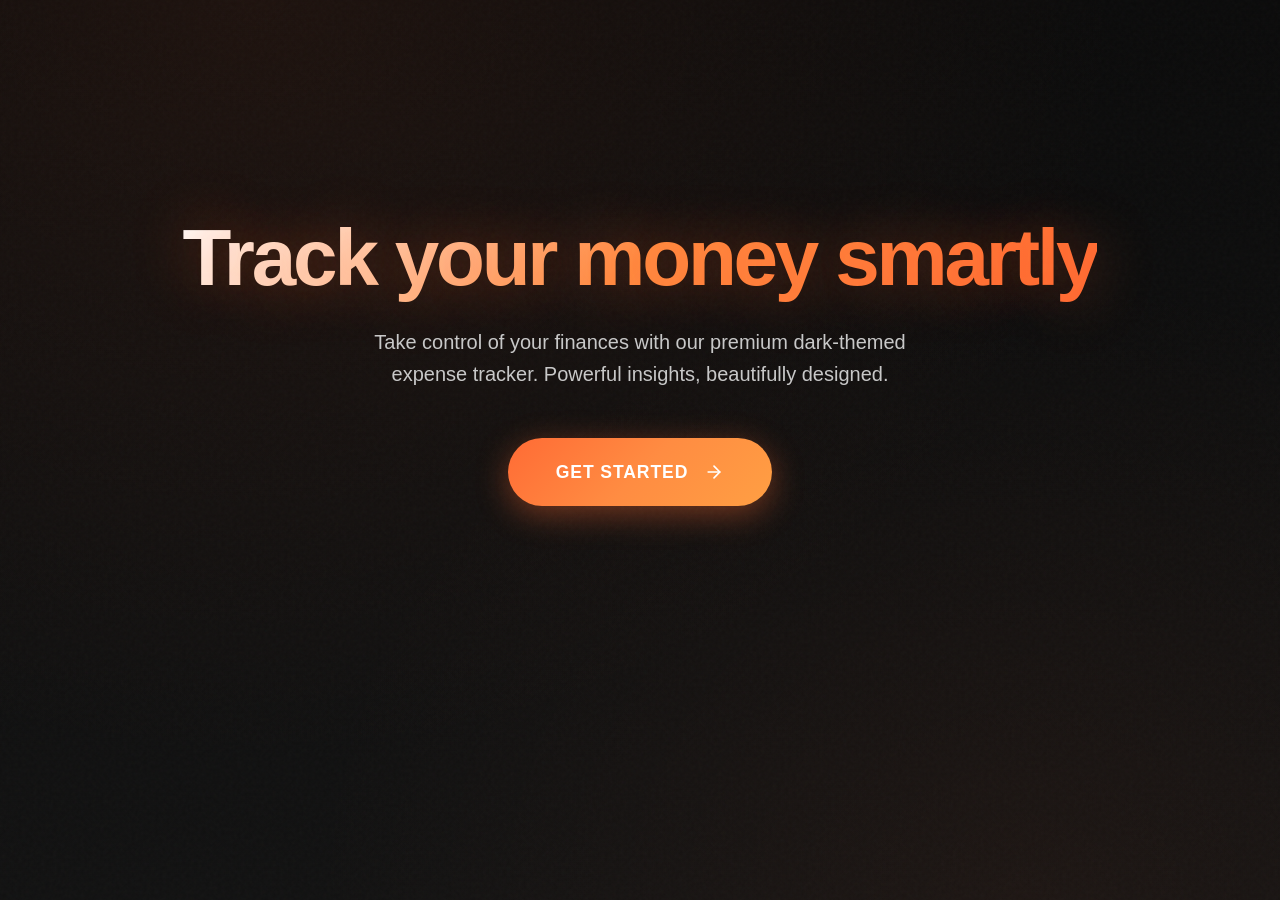
==== index.html @ 236e5d6b "added files" ====
<!DOCTYPE html>
<html lang="en">
<head>
    <meta charset="UTF-8">
    <meta name="viewport" content="width=device-width, initial-scale=1.0">
    <title>Expense Tracker - Premium Financial Management</title>
    <link rel="stylesheet" href="style.css">
    <style>
        .landing-container {
            display: flex;
            flex-direction: column;
            align-items: center;
            justify-content: center;
            min-height: 80vh;
            text-align: center;
            padding: 2rem;
            position: relative;
            z-index: 10;
        }
        .hero-title {
            font-size: clamp(3rem, 8vw, 5rem);
            font-weight: 900;
            background: linear-gradient(135deg, #ffffff 0%, #ff8c42 50%, #ff6b35 100%);
            -webkit-background-clip: text;
            -webkit-text-fill-color: transparent;
            background-clip: text;
            margin-bottom: 1.5rem;
            letter-spacing: -0.04em;
            line-height: 1.1;
            text-shadow: 0 0 60px rgba(255, 107, 53, 0.4);
            animation: fadeInDown 1s ease;
        }
        .hero-subtitle {
            font-size: 1.25rem;
            color: var(--text-secondary);
            max-width: 600px;
            margin: 0 auto 3rem;
            line-height: 1.6;
            animation: fadeInUp 1s ease;
            animation-delay: 0.2s;
            animation-fill-mode: both;
        }
        .cta-button {
            display: inline-flex;
            align-items: center;
            gap: 1rem;
            padding: 1.25rem 3rem;
            font-size: 1.1rem;
            background: var(--orange-gradient);
            color: var(--text-primary);
            border-radius: var(--radius-full);
            text-decoration: none;
            font-weight: 700;
            text-transform: uppercase;
            letter-spacing: 0.05em;
            box-shadow: 0 8px 32px var(--orange-glow);
            transition: all var(--transition-smooth);
            animation: fadeInUp 1s ease;
            animation-delay: 0.4s;
            animation-fill-mode: both;
        }
        .cta-button:hover {
            transform: translateY(-4px);
            box-shadow: 0 12px 48px var(--orange-glow);
        }
        @keyframes fadeInDown {
            from { opacity: 0; transform: translateY(-20px); }
            to { opacity: 1; transform: translateY(0); }
        }
        @keyframes fadeInUp {
            from { opacity: 0; transform: translateY(20px); }
            to { opacity: 1; transform: translateY(0); }
        }
    </style>
</head>
<body>
    <div class="landing-container">
        <h1 class="hero-title">Track your money smartly</h1>
        <p class="hero-subtitle">Take control of your finances with our premium dark-themed expense tracker. Powerful insights, beautifully designed.</p>
        <a href="login.html" class="cta-button">
            Get Started
            <svg xmlns="http://www.w3.org/2000/svg" width="20" height="20" viewBox="0 0 24 24" fill="none" stroke="currentColor" stroke-width="2" stroke-linecap="round" stroke-linejoin="round">
                <line x1="5" y1="12" x2="19" y2="12"></line>
                <polyline points="12 5 19 12 12 19"></polyline>
            </svg>
        </a>
    </div>
</body>
</html>
---- style.css ----
/* ===================================
   EXPENSE TRACKER - BLACK & ORANGE THEME
   Modern, Premium, Minimal Design
   =================================== */

/* ===== CSS VARIABLES ===== */
:root {
    /* Color Palette - Premium Black & Orange Theme */
    --bg-primary: #0a0a0a;
    --bg-secondary: #111111;
    --bg-tertiary: #1a1a1a;
    --bg-card: #1f1f1f;
    --bg-card-hover: #252525;
    --bg-glass: rgba(31, 31, 31, 0.7);

    /* Premium Orange Spectrum */
    --orange-50: #fff0eb;
    --orange-100: #ffe4d8;
    --orange-200: #ffc9b0;
    --orange-300: #ffad88;
    --orange-400: #ff9260;
    --orange-primary: #ff6b35;
    --orange-500: #ff6b35;
    --orange-600: #e55a2a;
    --orange-700: #cc4920;
    --orange-glow: rgba(255, 107, 53, 0.4);
    --orange-glow-soft: rgba(255, 107, 53, 0.15);
    --orange-accent: #ff9f43;
    --orange-gradient: linear-gradient(135deg, #ff6b35 0%, #ff8c42 50%, #ff9f43 100%);

    /* Accent Colors */
    --text-primary: #ffffff;
    --text-secondary: #c8c8c8;
    --text-muted: #6b6b6b;
    --text-tertiary: #4a4a4a;

    --income-primary: #00d68f;
    --income-light: #6effb5;
    --income-glow: rgba(0, 214, 143, 0.3);
    --income-gradient: linear-gradient(135deg, #00d68f 0%, #00c9a7 100%);

    --expense-primary: #ff4757;
    --expense-light: #ff6b7a;
    --expense-glow: rgba(255, 71, 87, 0.3);
    --expense-gradient: linear-gradient(135deg, #ff4757 0%, #ff3838 100%);

    --savings-primary: #ffa502;
    --savings-light: #ffc048;
    --savings-glow: rgba(255, 165, 2, 0.3);

    /* Borders & Shadows */
    --border-subtle: 1px solid rgba(255, 255, 255, 0.04);
    --border-light: 1px solid rgba(255, 255, 255, 0.08);
    --border-focus: 1px solid rgba(255, 107, 53, 0.5);

    --shadow-sm: 0 2px 8px rgba(0, 0, 0, 0.4);
    --shadow-md: 0 4px 16px rgba(0, 0, 0, 0.5);
    --shadow-lg: 0 8px 32px rgba(0, 0, 0, 0.6);
    --shadow-xl: 0 12px 48px rgba(0, 0, 0, 0.7);
    --shadow-glow: 0 0 24px var(--orange-glow);
    --shadow-card: 0 4px 20px rgba(0, 0, 0, 0.35);
    --shadow-card-hover: 0 8px 32px rgba(0, 0, 0, 0.5);

    /* Radius */
    --radius-sm: 10px;
    --radius-md: 14px;
    --radius-lg: 18px;
    --radius-xl: 24px;
    --radius-full: 9999px;

    /* Typography */
    --font-sans: 'Inter', -apple-system, BlinkMacSystemFont, 'Segoe UI', Roboto, Oxygen, Ubuntu, Cantarell, sans-serif;

    /* Transitions */
    --transition-fast: 0.15s cubic-bezier(0.4, 0, 0.2, 1);
    --transition-base: 0.2s cubic-bezier(0.4, 0, 0.2, 1);
    --transition-smooth: 0.3s cubic-bezier(0.4, 0, 0.2, 1);
    --transition-bounce: 0.4s cubic-bezier(0.68, -0.55, 0.265, 1.55);
    --transition-slow: 0.5s cubic-bezier(0.4, 0, 0.2, 1);
}

/* ===== RESET & GLOBAL ===== */
* {
    margin: 0;
    padding: 0;
    box-sizing: border-box;
}

html {
    scroll-behavior: smooth;
}

body {
    font-family: var(--font-sans);
    background: var(--bg-primary);
    color: var(--text-primary);
    line-height: 1.6;
    min-height: 100vh;
    overflow-x: hidden;
    -webkit-font-smoothing: antialiased;
    -moz-osx-font-smoothing: grayscale;
}

/* Subtle Grain Texture */
body::before {
    content: '';
    position: fixed;
    top: 0;
    left: 0;
    width: 100%;
    height: 100%;
    background-image: url("data:image/svg+xml,%3Csvg viewBox='0 0 256 256' xmlns='http://www.w3.org/2000/svg'%3E%3Cfilter id='noise'%3E%3CfeTurbulence type='fractalNoise' baseFrequency='0.9' numOctaves='4' stitchTiles='stitch'/%3E%3C/filter%3E%3Crect width='100%25' height='100%25' filter='url(%23noise)'/%3E%3C/svg%3E");
    opacity: 0.03;
    pointer-events: none;
    z-index: 1;
}

/* Luxury Gradient Background */
body::after {
    content: '';
    position: fixed;
    top: 0;
    left: 0;
    width: 100%;
    height: 100%;
    background:
        radial-gradient(ellipse at 20% 0%, rgba(255, 107, 53, 0.08) 0%, transparent 60%),
        radial-gradient(ellipse at 80% 100%, rgba(255, 107, 53, 0.05) 0%, transparent 50%),
        linear-gradient(180deg, var(--bg-primary) 0%, var(--bg-secondary) 100%);
    pointer-events: none;
    z-index: 0;
}

/* Ensure content above background effects */
.container,
.main-grid,
.form-section,
.transactions-section,
.charts-section {
    position: relative;
    z-index: 2;
}

/* ===== LAYOUT ===== */
.container {
    max-width: 1400px;
    margin: 0 auto;
    padding: 2rem 1.5rem;
}

/* ===== HEADER ===== */
.header {
    text-align: center;
    margin-bottom: 3rem;
    padding: 3rem 0 2rem;
    animation: fadeInDown 0.8s ease;
    position: relative;
}

/* Premium Header Accent */
.header::before {
    content: '';
    position: absolute;
    top: 0;
    left: 50%;
    transform: translateX(-50%);
    width: 120px;
    height: 3px;
    background: var(--orange-gradient);
    border-radius: var(--radius-full);
    box-shadow: 0 0 20px var(--orange-glow);
}

.header-title {
    font-size: clamp(2.5rem, 5vw, 3.5rem);
    font-weight: 800;
    background: linear-gradient(135deg, #ffffff 0%, #ff8c42 50%, #ff6b35 100%);
    -webkit-background-clip: text;
    -webkit-text-fill-color: transparent;
    background-clip: text;
    margin-bottom: 0.75rem;
    letter-spacing: -0.03em;
    line-height: 1.1;
    text-shadow: 0 0 40px rgba(255, 107, 53, 0.3);
}

.header-subtitle {
    font-size: 1.15rem;
    color: var(--text-secondary);
    font-weight: 400;
    letter-spacing: 0.05em;
    text-transform: uppercase;
    font-size: 0.95rem;
    display: inline-block;
    padding: 0.5rem 1.5rem;
    background: rgba(255, 107, 53, 0.08);
    border-radius: var(--radius-full);
    border: 1px solid rgba(255, 107, 53, 0.15);
    backdrop-filter: blur(10px);
}

/* ===== SUMMARY CARDS ===== */
.summary-section {
    display: grid;
    grid-template-columns: repeat(auto-fit, minmax(260px, 1fr));
    gap: 1.5rem;
    margin-bottom: 3rem;
}

.summary-card {
    background: var(--bg-card);
    border-radius: var(--radius-lg);
    padding: 1.75rem;
    display: flex;
    align-items: center;
    gap: 1.25rem;
    box-shadow: var(--shadow-card);
    border: var(--border-subtle);
    transition: all var(--transition-smooth);
    animation: fadeInUp 0.6s ease backwards;
    position: relative;
    overflow: hidden;
    backdrop-filter: blur(20px);
}

/* Premium Top Border Gradient */
.summary-card::after {
    content: '';
    position: absolute;
    top: 0;
    left: 0;
    right: 0;
    height: 3px;
    background: var(--orange-gradient);
    opacity: 0.8;
    transition: opacity var(--transition-smooth);
}

.summary-card:hover {
    transform: translateY(-6px);
    box-shadow: var(--shadow-lg), 0 0 40px var(--orange-glow-soft);
    border-color: rgba(255, 107, 53, 0.2);
    background: var(--bg-card-hover);
}

.summary-card:hover::after {
    opacity: 1;
}

.summary-card:nth-child(1) { animation-delay: 0.1s; }
.summary-card:nth-child(2) { animation-delay: 0.2s; }
.summary-card:nth-child(3) { animation-delay: 0.3s; }
.summary-card:nth-child(4) { animation-delay: 0.4s; }

/* Premium Icon Circles */
.card-icon {
    width: 60px;
    height: 60px;
    border-radius: var(--radius-lg);
    display: flex;
    align-items: center;
    justify-content: center;
    flex-shrink: 0;
    transition: all var(--transition-smooth);
    position: relative;
    box-shadow: 0 4px 12px rgba(0, 0, 0, 0.3);
}

/* Icon backgrounds with subtle inner glow */
.balance-card .card-icon {
    background: linear-gradient(135deg, rgba(255, 107, 53, 0.25) 0%, rgba(255, 107, 53, 0.1) 100%);
    color: var(--orange-primary);
    box-shadow: 0 4px 16px rgba(255, 107, 53, 0.2);
}

.income-card .card-icon {
    background: linear-gradient(135deg, rgba(0, 214, 143, 0.25) 0%, rgba(0, 214, 143, 0.1) 100%);
    color: var(--income-primary);
    box-shadow: 0 4px 16px rgba(0, 214, 143, 0.2);
}

.expense-card .card-icon {
    background: linear-gradient(135deg, rgba(255, 71, 87, 0.25) 0%, rgba(255, 71, 87, 0.1) 100%);
    color: var(--expense-primary);
    box-shadow: 0 4px 16px rgba(255, 71, 87, 0.2);
}

.savings-card .card-icon {
    background: linear-gradient(135deg, rgba(255, 165, 2, 0.25) 0%, rgba(255, 165, 2, 0.1) 100%);
    color: var(--savings-primary);
    box-shadow: 0 4px 16px rgba(255, 165, 2, 0.2);
}

.summary-card:hover .card-icon {
    transform: scale(1.1) rotate(3deg) translateY(-2px);
    box-shadow: 0 8px 24px rgba(0, 0, 0, 0.4);
}

.card-icon svg {
    width: 28px;
    height: 28px;
    transition: transform var(--transition-smooth);
}

.summary-card:hover .card-icon svg {
    transform: scale(1.1);
}

.card-content {
    flex: 1;
}

.card-label {
    display: block;
    font-size: 0.8rem;
    color: var(--text-tertiary);
    text-transform: uppercase;
    letter-spacing: 0.08em;
    margin-bottom: 0.5rem;
    font-weight: 600;
    font-size: 0.75rem;
}

.card-value {
    font-size: 1.75rem;
    font-weight: 800;
    color: var(--text-primary);
    letter-spacing: -0.03em;
    line-height: 1;
    transition: color var(--transition-smooth);
}

/* Dynamic color for balance based on value */
.summary-card.income-card .card-value {
    color: var(--income-primary);
}

.summary-card.expense-card .card-value {
    color: var(--expense-primary);
}

.summary-card.savings-card .card-value.positive {
    color: var(--income-primary);
}

.summary-card.savings-card .card-value.negative {
    color: var(--expense-primary);
}

/* ===== MAIN GRID ===== */
.main-grid {
    display: grid;
    grid-template-columns: 1fr 1fr;
    gap: 2rem;
    align-items: start;
}

/* ===== SECTION STYLES ===== */
.section-title {
    font-size: 1.5rem;
    font-weight: 700;
    margin-bottom: 1.5rem;
    color: var(--text-primary);
    display: flex;
    align-items: center;
    gap: 0.75rem;
}

.section-title::before {
    content: '';
    width: 4px;
    height: 24px;
    background: linear-gradient(180deg, var(--orange-primary), var(--orange-accent));
    border-radius: 2px;
}

/* ===== FORM SECTION ===== */
.form-section,
.transactions-section,
.charts-section {
    background: var(--bg-glass);
    border-radius: var(--radius-lg);
    padding: 2rem;
    margin-bottom: 2rem;
    box-shadow: var(--shadow-card);
    border: var(--border-subtle);
    backdrop-filter: blur(20px);
    transition: all var(--transition-smooth);
}

.form-section:hover,
.transactions-section:hover,
.charts-section:hover {
    border-color: rgba(255, 107, 53, 0.15);
}

.transaction-form {
    display: flex;
    flex-direction: column;
    gap: 1.25rem;
}

.form-row {
    display: grid;
    grid-template-columns: 1fr 1fr;
    gap: 1.25rem;
}

.form-group {
    display: flex;
    flex-direction: column;
    gap: 0.6rem;
    position: relative;
}

.form-group label {
    font-size: 0.85rem;
    font-weight: 600;
    color: var(--text-secondary);
    text-transform: uppercase;
    letter-spacing: 0.06em;
    margin-left: 0.25rem;
    font-size: 0.8rem;
}

/* Premium Input Styling */
.form-group input,
.form-group select,
.form-group textarea {
    background: linear-gradient(135deg, rgba(26, 26, 26, 0.8) 0%, rgba(20, 20, 20, 0.9) 100%);
    border: 1px solid rgba(255, 255, 255, 0.06);
    border-radius: var(--radius-md);
    padding: 1rem 1.25rem;
    color: var(--text-primary);
    font-size: 1rem;
    font-family: inherit;
    transition: all var(--transition-base);
    outline: none;
    position: relative;
    box-shadow: inset 0 2px 4px rgba(0, 0, 0, 0.1);
}

.form-group input:focus,
.form-group select:focus,
.form-group textarea:focus {
    border-color: var(--orange-primary);
    box-shadow:
        inset 0 2px 4px rgba(0, 0, 0, 0.1),
        0 0 0 3px var(--orange-glow-soft),
        0 0 0 1px var(--orange-primary);
    background: linear-gradient(135deg, rgba(26, 26, 26, 0.95) 0%, rgba(20, 20, 20, 0.95) 100%);
}

.form-group input::placeholder,
.form-group textarea::placeholder {
    color: var(--text-tertiary);
}

.form-group select {
    cursor: pointer;
    appearance: none;
    background-color: #1a1a1a;
    background-image: url("data:image/svg+xml,%3Csvg xmlns='http://www.w3.org/2000/svg' width='14' height='14' viewBox='0 0 24 24' fill='none' stroke='%23ffffff' stroke-width='2.5' stroke-linecap='round' stroke-linejoin='round'%3E%3Cpolyline points='6 9 12 15 18 9'%3E%3C/polyline%3E%3C/svg%3E");
    background-repeat: no-repeat;
    background-position: right 1rem center;
    padding-right: 3rem;
    background-size: 14px;
    color: #ffffff;
}

.form-group select option {
    background-color: #1a1a1a;
    color: #ffffff;
    padding: 0.5rem;
}

/* Custom select dropdown arrow glow on hover */
.form-group select:hover {
    border-color: rgba(255, 107, 53, 0.3);
}

.form-group textarea {
    resize: vertical;
    min-height: 80px;
    max-height: 150px;
}

/* ===== BUTTONS ===== */
.btn {
    padding: 1rem 2rem;
    border: none;
    border-radius: var(--radius-md);
    font-size: 0.95rem;
    font-weight: 700;
    cursor: pointer;
    transition: all var(--transition-smooth);
    display: inline-flex;
    align-items: center;
    justify-content: center;
    gap: 0.75rem;
    font-family: inherit;
    text-transform: uppercase;
    letter-spacing: 0.05em;
    position: relative;
    overflow: hidden;
    font-size: 0.9rem;
}

/* Premium Primary Button */
.btn-primary {
    background: var(--orange-gradient);
    color: var(--text-primary);
    box-shadow:
        0 4px 16px var(--orange-glow-soft),
        0 0 0 0 rgba(255, 107, 53, 0);
    position: relative;
}

.btn-primary::before {
    content: '';
    position: absolute;
    top: 0;
    left: -100%;
    width: 100%;
    height: 100%;
    background: linear-gradient(135deg, rgba(255, 255, 255, 0.2) 0%, transparent 100%);
    transition: left var(--transition-smooth);
}

.btn-primary:hover {
    transform: translateY(-3px);
    box-shadow:
        0 8px 28px var(--orange-glow),
        0 0 0 1px rgba(255, 107, 53, 0.3);
}

.btn-primary:hover::before {
    left: 100%;
}

.btn-primary:active {
    transform: translateY(-1px) scale(0.98);
    box-shadow: 0 4px 16px var(--orange-glow-soft);
}

/* Secondary Button */
.btn-secondary {
    background: rgba(255, 255, 255, 0.03);
    color: var(--text-secondary);
    border: 1px solid rgba(255, 255, 255, 0.1);
    box-shadow: 0 2px 8px rgba(0, 0, 0, 0.2);
}

.btn-secondary:hover {
    background: rgba(255, 255, 255, 0.06);
    border-color: var(--orange-primary);
    color: var(--orange-primary);
    box-shadow: 0 4px 16px rgba(0, 0, 0, 0.3);
    transform: translateY(-2px);
}

.btn-secondary:active {
    transform: translateY(0);
}

/* Danger Button */
.btn-danger {
    background: var(--expense-gradient);
    color: white;
    padding: 0.65rem 1.35rem;
    font-size: 0.85rem;
    box-shadow: 0 2px 8px rgba(255, 71, 87, 0.3);
    border-radius: var(--radius-sm);
}

.btn-danger:hover {
    transform: translateY(-2px);
    box-shadow: 0 4px 16px rgba(255, 71, 87, 0.4);
}

.btn-danger:active {
    transform: translateY(0);
}

/* Edit Button */
.btn-edit {
    background: transparent;
    color: var(--orange-primary);
    padding: 0.65rem 1.35rem;
    font-size: 0.85rem;
    border: 1px solid rgba(255, 107, 53, 0.4);
    border-radius: var(--radius-sm);
    box-shadow: 0 2px 8px rgba(0, 0, 0, 0.2);
}

.btn-edit:hover {
    background: linear-gradient(135deg, rgba(255, 107, 53, 0.15) 0%, rgba(255, 107, 53, 0.1) 100%);
    border-color: var(--orange-primary);
    box-shadow: 0 4px 16px var(--orange-glow-soft);
    transform: translateY(-2px);
}

.btn-edit:active {
    transform: translateY(0);
}


/* ===== CLEAR ALL BUTTON ===== */
.clear-all-container {
    margin-top: 2rem;
    padding-top: 1.5rem;
    border-top: 1px solid rgba(255, 255, 255, 0.05);
    display: flex;
    justify-content: center;
}

.btn-clear-all-analytics {
    background: rgba(255, 71, 87, 0.05);
    color: var(--expense-primary);
    border: 1px solid rgba(255, 71, 87, 0.3);
    border-radius: var(--radius-md);
    padding: 0.85rem 2rem;
    font-size: 0.9rem;
    font-weight: 700;
    cursor: pointer;
    transition: all var(--transition-smooth);
    text-transform: uppercase;
    letter-spacing: 0.05em;
    width: 100%;
    max-width: 300px;
}

.btn-clear-all-analytics:hover {
    background: rgba(255, 71, 87, 0.12);
    border-color: var(--expense-primary);
    box-shadow: 0 8px 24px rgba(255, 71, 87, 0.2);
    transform: translateY(-3px);
}

.btn-clear-all-analytics:active {
    transform: translateY(-1px);
}

/* ===== TRANSACTIONS SECTION ===== */
.transactions-header {
    display: flex;
    justify-content: space-between;
    align-items: flex-end;
    gap: 1rem;
    margin-bottom: 1.5rem;
    flex-wrap: wrap;
}

.filter-controls {
    display: flex;
    gap: 1rem;
    flex-wrap: wrap;
}

.search-input,
.filter-select {
    background-color: #1a1a1a;
    border: 2px solid rgba(255, 255, 255, 0.1);
    border-radius: var(--radius-md);
    padding: 0.75rem 1rem;
    color: #ffffff;
    font-size: 0.9rem;
    font-family: inherit;
    transition: all var(--transition-fast);
    outline: none;
    appearance: none;
    -webkit-appearance: none;
}

.search-input {
    width: 200px;
}

.search-input::placeholder {
    color: var(--text-muted);
}

.search-input:focus,
.filter-select:focus {
    border-color: var(--orange-primary);
    box-shadow: 0 0 0 3px var(--orange-glow);
}

.filter-select {
    cursor: pointer;
    min-width: 120px;
    background-image: url("data:image/svg+xml,%3Csvg xmlns='http://www.w3.org/2000/svg' width='14' height='14' viewBox='0 0 24 24' fill='none' stroke='%23ffffff' stroke-width='2.5' stroke-linecap='round' stroke-linejoin='round'%3E%3Cpolyline points='6 9 12 15 18 9'%3E%3C/polyline%3E%3C/svg%3E");
    background-repeat: no-repeat;
    background-position: right 0.75rem center;
    background-size: 14px;
    padding-right: 2.5rem;
}

.filter-select option {
    background-color: #1a1a1a;
    color: #ffffff;
}

.transactions-list {
    display: flex;
    flex-direction: column;
    gap: 1rem;
    max-height: 500px;
    overflow-y: auto;
    padding-right: 0.5rem;
}

.transactions-list::-webkit-scrollbar {
    width: 6px;
}

.transactions-list::-webkit-scrollbar-track {
    background: var(--bg-tertiary);
    border-radius: 3px;
}

.transactions-list::-webkit-scrollbar-thumb {
    background: var(--orange-primary);
    border-radius: 3px;
}

.empty-state {
    text-align: center;
    padding: 3rem;
    color: var(--text-muted);
    font-size: 1.1rem;
}

/* ===== TRANSACTION CARD ===== */
.transaction-card {
    background: var(--bg-card);
    border-radius: var(--radius-md);
    padding: 1.35rem;
    display: flex;
    justify-content: space-between;
    align-items: center;
    gap: 1rem;
    border-left: 4px solid;
    transition: all var(--transition-smooth);
    animation: slideIn 0.4s ease;
    position: relative;
    overflow: hidden;
    box-shadow: 0 2px 8px rgba(0, 0, 0, 0.25);
    border: var(--border-subtle);
    backdrop-filter: blur(10px);
}

/* Income Card - Premium Styling */
.transaction-card.income {
    border-left-color: var(--income-primary);
    background: linear-gradient(135deg, rgba(0, 214, 143, 0.08) 0%, var(--bg-card) 60%, var(--bg-card) 100%);
}

.transaction-card.income::before {
    content: '';
    position: absolute;
    top: 0;
    right: 0;
    width: 100px;
    height: 100px;
    background: radial-gradient(circle, rgba(0, 214, 143, 0.12) 0%, transparent 70%);
    pointer-events: none;
    opacity: 0;
    transition: opacity var(--transition-smooth);
}

.transaction-card.income::after {
    content: '▲';
    position: absolute;
    right: 1rem;
    top: 50%;
    transform: translateY(-50%);
    font-size: 2rem;
    color: var(--income-primary);
    opacity: 0.08;
    font-weight: 700;
}

.transaction-card.income:hover {
    background: linear-gradient(135deg, rgba(0, 214, 143, 0.12) 0%, var(--bg-card-hover) 60%, var(--bg-card-hover) 100%);
    box-shadow:
        0 8px 28px rgba(0, 0, 0, 0.4),
        0 0 32px rgba(0, 214, 143, 0.15);
    border-color: rgba(0, 214, 143, 0.3);
    transform: translateX(8px);
}

.transaction-card.income:hover::before {
    opacity: 1;
}

/* Expense Card - Premium Styling */
.transaction-card.expense {
    border-left-color: var(--expense-primary);
    background: linear-gradient(135deg, rgba(255, 71, 87, 0.08) 0%, var(--bg-card) 60%, var(--bg-card) 100%);
}

.transaction-card.expense::before {
    content: '';
    position: absolute;
    top: 0;
    right: 0;
    width: 100px;
    height: 100px;
    background: radial-gradient(circle, rgba(255, 71, 87, 0.12) 0%, transparent 70%);
    pointer-events: none;
    opacity: 0;
    transition: opacity var(--transition-smooth);
}

.transaction-card.expense::after {
    content: '▼';
    position: absolute;
    right: 1rem;
    top: 50%;
    transform: translateY(-50%);
    font-size: 2rem;
    color: var(--expense-primary);
    opacity: 0.08;
    font-weight: 700;
}

.transaction-card.expense:hover {
    background: linear-gradient(135deg, rgba(255, 71, 87, 0.12) 0%, var(--bg-card-hover) 60%, var(--bg-card-hover) 100%);
    box-shadow:
        0 8px 28px rgba(0, 0, 0, 0.4),
        0 0 32px rgba(255, 71, 87, 0.15);
    border-color: rgba(255, 71, 87, 0.3);
    transform: translateX(8px);
}

.transaction-card.expense:hover::before {
    opacity: 1;
}

/* Arrow indicator visibility */
.transaction-card:hover::after {
    opacity: 0.12;
}

.transaction-info {
    flex: 1;
}

.transaction-header {
    display: flex;
    justify-content: space-between;
    align-items: flex-start;
    gap: 1rem;
    margin-bottom: 0.5rem;
}

.transaction-title {
    font-size: 1rem;
    font-weight: 700;
    color: var(--text-primary);
    margin: 0;
    letter-spacing: -0.01em;
}

.transaction-amount {
    font-size: 1.35rem;
    font-weight: 800;
    flex-shrink: 0;
    letter-spacing: -0.02em;
}

.transaction-card.income .transaction-amount {
    color: var(--income-primary);
    text-shadow: 0 0 20px rgba(0, 214, 143, 0.3);
}

.transaction-card.expense .transaction-amount {
    color: var(--expense-primary);
    text-shadow: 0 0 20px rgba(255, 71, 87, 0.3);
}

.transaction-meta {
    display: flex;
    gap: 1rem;
    align-items: center;
    flex-wrap: wrap;
    font-size: 0.85rem;
    color: var(--text-muted);
    margin-top: 0.35rem;
}

.transaction-meta span {
    display: flex;
    align-items: center;
    gap: 0.3rem;
}

/* Premium Category Badge */
.category-badge {
    background: linear-gradient(135deg, rgba(255, 107, 53, 0.2) 0%, rgba(255, 107, 53, 0.1) 100%);
    color: var(--orange-primary);
    padding: 0.35rem 0.85rem;
    border-radius: var(--radius-full);
    font-size: 0.75rem;
    font-weight: 600;
    text-transform: capitalize;
    border: 1px solid rgba(255, 107, 53, 0.2);
    box-shadow: 0 2px 4px rgba(0, 0, 0, 0.1);
    transition: all var(--transition-fast);
}

.transaction-card:hover .category-badge {
    background: linear-gradient(135deg, rgba(255, 107, 53, 0.25) 0%, rgba(255, 107, 53, 0.15) 100%);
    border-color: rgba(255, 107, 53, 0.35);
}

.transaction-actions {
    display: flex;
    gap: 0.5rem;
    opacity: 0.8;
    transition: opacity var(--transition-fast);
}

.transaction-card:hover .transaction-actions {
    opacity: 1;
}

.transaction-info {
    flex: 1;
}

.transaction-header {
    display: flex;
    justify-content: space-between;
    align-items: flex-start;
    gap: 1rem;
    margin-bottom: 0.5rem;
}

.transaction-title {
    font-size: 1rem;
    font-weight: 700;
    color: var(--text-primary);
    margin: 0;
}

.transaction-amount {
    font-size: 1.25rem;
    font-weight: 800;
    flex-shrink: 0;
}

.transaction-card.income .transaction-amount {
    color: var(--income-color);
}

.transaction-card.expense .transaction-amount {
    color: var(--expense-color);
}

.transaction-meta {
    display: flex;
    gap: 1rem;
    align-items: center;
    flex-wrap: wrap;
    font-size: 0.85rem;
    color: var(--text-muted);
}

.transaction-meta span {
    display: flex;
    align-items: center;
    gap: 0.25rem;
}

.category-badge {
    background: rgba(255, 107, 53, 0.15);
    color: var(--orange-primary);
    padding: 0.25rem 0.75rem;
    border-radius: 999px;
    font-size: 0.8rem;
    font-weight: 600;
    text-transform: capitalize;
}

.transaction-actions {
    display: flex;
    gap: 0.5rem;
}

/* ===== MODAL ===== */
.modal {
    display: none;
    position: fixed;
    top: 0;
    left: 0;
    width: 100%;
    height: 100%;
    background: rgba(0, 0, 0, 0.8);
    backdrop-filter: blur(4px);
    z-index: 1000;
    align-items: center;
    justify-content: center;
    animation: fadeIn 0.3s ease;
}

.modal.active {
    display: flex;
}

.modal-content {
    background: var(--bg-card);
    border-radius: var(--border-radius);
    padding: 2rem;
    width: 90%;
    max-width: 600px;
    max-height: 90vh;
    overflow-y: auto;
    box-shadow: var(--shadow-lg);
    border: 1px solid rgba(255, 107, 53, 0.2);
    animation: scaleIn 0.3s ease;
}

.modal-header {
    display: flex;
    justify-content: space-between;
    align-items: center;
    margin-bottom: 1.5rem;
}

.modal-header h3 {
    font-size: 1.5rem;
    font-weight: 700;
    color: var(--text-primary);
}

.modal-close {
    background: none;
    border: none;
    color: var(--text-muted);
    font-size: 2rem;
    cursor: pointer;
    line-height: 1;
    padding: 0;
    width: 36px;
    height: 36px;
    display: flex;
    align-items: center;
    justify-content: center;
    border-radius: 50%;
    transition: all var(--transition-fast);
}

.modal-close:hover {
    background: var(--bg-tertiary);
    color: var(--orange-primary);
}

.modal-actions {
    display: flex;
    gap: 1rem;
    justify-content: flex-end;
    margin-top: 0.5rem;
}

/* ===== CHARTS ===== */
.charts-section {
    height: 100%;
}

.chart-container {
    background: var(--bg-tertiary);
    border-radius: var(--border-radius-sm);
    padding: 1.5rem;
    margin-bottom: 1.5rem;
    border: 1px solid rgba(255, 107, 53, 0.05);
}

.chart-container:last-child {
    margin-bottom: 0;
}

.chart-title {
    font-size: 1rem;
    font-weight: 600;
    color: var(--text-secondary);
    margin-bottom: 1rem;
    text-transform: uppercase;
    letter-spacing: 0.05em;
}

.chart-container canvas {
    max-height: 300px;
}

/* ===== ANIMATIONS ===== */
@keyframes fadeInDown {
    from {
        opacity: 0;
        transform: translateY(-30px);
    }
    to {
        opacity: 1;
        transform: translateY(0);
    }
}

@keyframes fadeInUp {
    from {
        opacity: 0;
        transform: translateY(30px);
    }
    to {
        opacity: 1;
        transform: translateY(0);
    }
}

@keyframes slideIn {
    from {
        opacity: 0;
        transform: translateX(-20px);
    }
    to {
        opacity: 1;
        transform: translateX(0);
    }
}

@keyframes fadeIn {
    from { opacity: 0; }
    to { opacity: 1; }
}

@keyframes scaleIn {
    from {
        opacity: 0;
        transform: scale(0.9);
    }
    to {
        opacity: 1;
        transform: scale(1);
    }
}

/* ===== RESPONSIVE DESIGN ===== */

/* Tablet */
@media (max-width: 1024px) {
    .main-grid {
        grid-template-columns: 1fr;
    }

    .right-column {
        order: -1;
    }
}

/* Mobile */
@media (max-width: 768px) {
    .container {
        padding: 1rem;
    }

    .header-title {
        font-size: 2rem;
    }

    .header-subtitle {
        font-size: 1rem;
    }

    .summary-section {
        grid-template-columns: repeat(2, 1fr);
        gap: 1rem;
    }

    .summary-card {
        padding: 1.25rem;
    }

    .card-icon {
        width: 48px;
        height: 48px;
    }

    .card-value {
        font-size: 1.5rem;
    }

    .form-section,
    .transactions-section,
    .charts-section {
        padding: 1.5rem;
    }

    .form-row {
        grid-template-columns: 1fr;
    }

    .transactions-header {
        flex-direction: column;
        align-items: stretch;
    }

    .filter-controls {
        flex-direction: column;
    }

    .search-input {
        width: 100%;
    }

    .transaction-card {
        flex-direction: column;
        align-items: flex-start;
    }

    .transaction-actions {
        width: 100%;
        justify-content: flex-end;
        margin-top: 0.5rem;
    }

    .modal-content {
        width: 95%;
        padding: 1.5rem;
    }
}

/* Small Mobile */
@media (max-width: 480px) {
    .header-title {
        font-size: 1.75rem;
    }

    .summary-section {
        grid-template-columns: 1fr;
    }

    .card-icon svg {
        width: 24px;
        height: 24px;
    }

    .section-title {
        font-size: 1.25rem;
    }

    .btn {
        padding: 0.875rem 1.5rem;
        font-size: 0.9rem;
    }
}
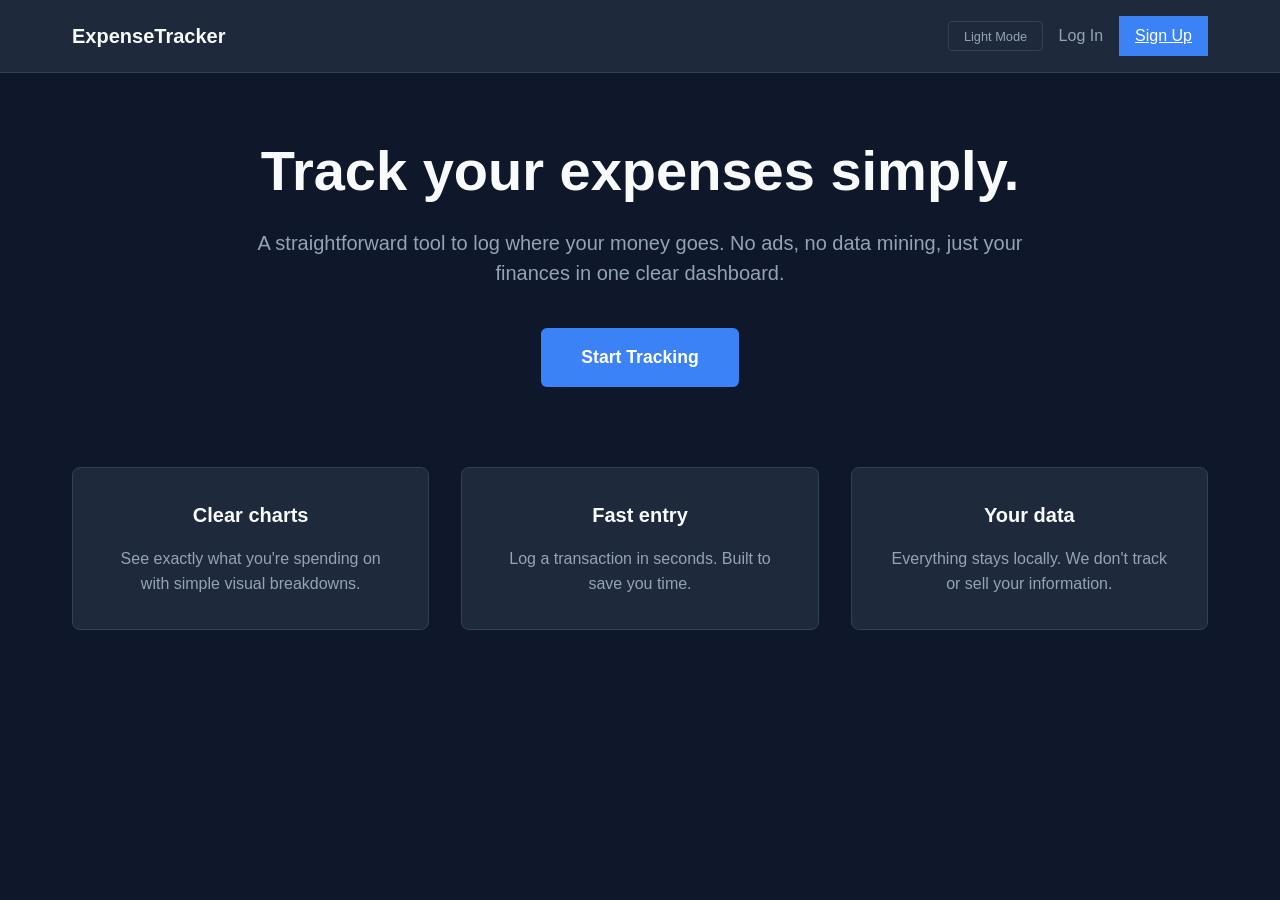
==== commit 3e68e0e9: "added all the files again" ====
--- a/index.html
+++ b/index.html
@@ -3,87 +3,45 @@
 <head>
     <meta charset="UTF-8">
     <meta name="viewport" content="width=device-width, initial-scale=1.0">
-    <title>Expense Tracker - Premium Financial Management</title>
+    <title>Expense Tracker - Manage Your Finances</title>
     <link rel="stylesheet" href="style.css">
-    <style>
-        .landing-container {
-            display: flex;
-            flex-direction: column;
-            align-items: center;
-            justify-content: center;
-            min-height: 80vh;
-            text-align: center;
-            padding: 2rem;
-            position: relative;
-            z-index: 10;
-        }
-        .hero-title {
-            font-size: clamp(3rem, 8vw, 5rem);
-            font-weight: 900;
-            background: linear-gradient(135deg, #ffffff 0%, #ff8c42 50%, #ff6b35 100%);
-            -webkit-background-clip: text;
-            -webkit-text-fill-color: transparent;
-            background-clip: text;
-            margin-bottom: 1.5rem;
-            letter-spacing: -0.04em;
-            line-height: 1.1;
-            text-shadow: 0 0 60px rgba(255, 107, 53, 0.4);
-            animation: fadeInDown 1s ease;
-        }
-        .hero-subtitle {
-            font-size: 1.25rem;
-            color: var(--text-secondary);
-            max-width: 600px;
-            margin: 0 auto 3rem;
-            line-height: 1.6;
-            animation: fadeInUp 1s ease;
-            animation-delay: 0.2s;
-            animation-fill-mode: both;
-        }
-        .cta-button {
-            display: inline-flex;
-            align-items: center;
-            gap: 1rem;
-            padding: 1.25rem 3rem;
-            font-size: 1.1rem;
-            background: var(--orange-gradient);
-            color: var(--text-primary);
-            border-radius: var(--radius-full);
-            text-decoration: none;
-            font-weight: 700;
-            text-transform: uppercase;
-            letter-spacing: 0.05em;
-            box-shadow: 0 8px 32px var(--orange-glow);
-            transition: all var(--transition-smooth);
-            animation: fadeInUp 1s ease;
-            animation-delay: 0.4s;
-            animation-fill-mode: both;
-        }
-        .cta-button:hover {
-            transform: translateY(-4px);
-            box-shadow: 0 12px 48px var(--orange-glow);
-        }
-        @keyframes fadeInDown {
-            from { opacity: 0; transform: translateY(-20px); }
-            to { opacity: 1; transform: translateY(0); }
-        }
-        @keyframes fadeInUp {
-            from { opacity: 0; transform: translateY(20px); }
-            to { opacity: 1; transform: translateY(0); }
-        }
-    </style>
+    <script src="theme.js"></script>
 </head>
 <body>
+    <nav class="navbar">
+        <div class="nav-container">
+            <div class="logo">ExpenseTracker</div>
+            <div class="nav-links">
+                <button id="themeToggle" class="theme-toggle" onclick="toggleTheme()">Light Mode</button>
+                <a href="login.html" class="nav-link">Log In</a>
+                <a href="signup.html" class="btn-primary" style="padding: 0.5rem 1rem;">Sign Up</a>
+            </div>
+        </div>
+    </nav>
+
     <div class="landing-container">
-        <h1 class="hero-title">Track your money smartly</h1>
-        <p class="hero-subtitle">Take control of your finances with our premium dark-themed expense tracker. Powerful insights, beautifully designed.</p>
-        <a href="login.html" class="cta-button">
-            Get Started
-            <svg xmlns="http://www.w3.org/2000/svg" width="20" height="20" viewBox="0 0 24 24" fill="none" stroke="currentColor" stroke-width="2" stroke-linecap="round" stroke-linejoin="round">
-                <line x1="5" y1="12" x2="19" y2="12"></line>
-                <polyline points="12 5 19 12 12 19"></polyline>
-            </svg>
-        </a>
+        <header class="hero-section">
+            <h1 class="hero-title">Track your expenses simply.</h1>
+            <p class="hero-subtitle">A straightforward tool to log where your money goes. No ads, no data mining, just your finances in one clear dashboard.</p>
+            <a href="login.html" class="cta-button">Start Tracking</a>
+        </header>
+
+        <section class="features-section">
+            <div class="feature-card">
+                <h3>Clear charts</h3>
+                <p>See exactly what you're spending on with simple visual breakdowns.</p>
+            </div>
+            <div class="feature-card">
+                <h3>Fast entry</h3>
+                <p>Log a transaction in seconds. Built to save you time.</p>
+            </div>
+            <div class="feature-card">
+                <h3>Your data</h3>
+                <p>Everything stays locally. We don't track or sell your information.</p>
+            </div>
+        </section>
     </div>
+
+
 </body>
 </html>
--- a/style.css
+++ b/style.css
@@ -1,1025 +1,314 @@
-/* ===================================
-   EXPENSE TRACKER - BLACK & ORANGE THEME
-   Modern, Premium, Minimal Design
-   =================================== */
-
-/* ===== CSS VARIABLES ===== */
 :root {
-    /* Color Palette - Premium Black & Orange Theme */
-    --bg-primary: #0a0a0a;
-    --bg-secondary: #111111;
-    --bg-tertiary: #1a1a1a;
-    --bg-card: #1f1f1f;
-    --bg-card-hover: #252525;
-    --bg-glass: rgba(31, 31, 31, 0.7);
-
-    /* Premium Orange Spectrum */
-    --orange-50: #fff0eb;
-    --orange-100: #ffe4d8;
-    --orange-200: #ffc9b0;
-    --orange-300: #ffad88;
-    --orange-400: #ff9260;
-    --orange-primary: #ff6b35;
-    --orange-500: #ff6b35;
-    --orange-600: #e55a2a;
-    --orange-700: #cc4920;
-    --orange-glow: rgba(255, 107, 53, 0.4);
-    --orange-glow-soft: rgba(255, 107, 53, 0.15);
-    --orange-accent: #ff9f43;
-    --orange-gradient: linear-gradient(135deg, #ff6b35 0%, #ff8c42 50%, #ff9f43 100%);
-
-    /* Accent Colors */
-    --text-primary: #ffffff;
-    --text-secondary: #c8c8c8;
-    --text-muted: #6b6b6b;
-    --text-tertiary: #4a4a4a;
-
-    --income-primary: #00d68f;
-    --income-light: #6effb5;
-    --income-glow: rgba(0, 214, 143, 0.3);
-    --income-gradient: linear-gradient(135deg, #00d68f 0%, #00c9a7 100%);
-
-    --expense-primary: #ff4757;
-    --expense-light: #ff6b7a;
-    --expense-glow: rgba(255, 71, 87, 0.3);
-    --expense-gradient: linear-gradient(135deg, #ff4757 0%, #ff3838 100%);
-
-    --savings-primary: #ffa502;
-    --savings-light: #ffc048;
-    --savings-glow: rgba(255, 165, 2, 0.3);
-
-    /* Borders & Shadows */
-    --border-subtle: 1px solid rgba(255, 255, 255, 0.04);
-    --border-light: 1px solid rgba(255, 255, 255, 0.08);
-    --border-focus: 1px solid rgba(255, 107, 53, 0.5);
-
-    --shadow-sm: 0 2px 8px rgba(0, 0, 0, 0.4);
-    --shadow-md: 0 4px 16px rgba(0, 0, 0, 0.5);
-    --shadow-lg: 0 8px 32px rgba(0, 0, 0, 0.6);
-    --shadow-xl: 0 12px 48px rgba(0, 0, 0, 0.7);
-    --shadow-glow: 0 0 24px var(--orange-glow);
-    --shadow-card: 0 4px 20px rgba(0, 0, 0, 0.35);
-    --shadow-card-hover: 0 8px 32px rgba(0, 0, 0, 0.5);
-
-    /* Radius */
-    --radius-sm: 10px;
-    --radius-md: 14px;
-    --radius-lg: 18px;
-    --radius-xl: 24px;
-    --radius-full: 9999px;
-
-    /* Typography */
-    --font-sans: 'Inter', -apple-system, BlinkMacSystemFont, 'Segoe UI', Roboto, Oxygen, Ubuntu, Cantarell, sans-serif;
-
-    /* Transitions */
-    --transition-fast: 0.15s cubic-bezier(0.4, 0, 0.2, 1);
-    --transition-base: 0.2s cubic-bezier(0.4, 0, 0.2, 1);
-    --transition-smooth: 0.3s cubic-bezier(0.4, 0, 0.2, 1);
-    --transition-bounce: 0.4s cubic-bezier(0.68, -0.55, 0.265, 1.55);
-    --transition-slow: 0.5s cubic-bezier(0.4, 0, 0.2, 1);
-}
-
-/* ===== RESET & GLOBAL ===== */
+    --bg-main: #0f172a;
+    --bg-card: #1e293b;
+    --bg-hover: #334155;
+
+    --text-primary: #f8fafc;
+    --text-secondary: #94a3b8;
+
+    --border-color: #334155;
+
+    --accent-primary: #3b82f6;
+    --accent-hover: #2563eb;
+
+    --income: #22c55e;
+    --expense: #ef4444;
+}
+
+body.light-mode {
+    --bg-main: #f0f4ff;
+    --bg-card: #ffffff;
+    --bg-hover: #e2e8f0;
+
+    --text-primary: #1e3a5f;
+    --text-secondary: #4a6fa5;
+
+    --border-color: #c7d6ef;
+
+    --accent-primary: #1d4ed8;
+    --accent-hover: #1e3a8a;
+
+    --income: #16a34a;
+    --expense: #dc2626;
+}
+
+.theme-toggle {
+    background: transparent;
+    border: 1px solid var(--border-color);
+    color: var(--text-secondary);
+    cursor: pointer;
+    padding: 0.4rem 0.9rem;
+    border-radius: 4px;
+    font-size: 0.8rem;
+    font-weight: 500;
+    transition: border-color 0.2s, color 0.2s;
+    white-space: nowrap;
+}
+
+.theme-toggle:hover {
+    border-color: var(--accent-primary);
+    color: var(--accent-primary);
+}
+
 * {
     margin: 0;
     padding: 0;
     box-sizing: border-box;
-}
-
-html {
-    scroll-behavior: smooth;
+    font-family: -apple-system, BlinkMacSystemFont, "Segoe UI", Roboto, Helvetica, Arial, sans-serif;
 }
 
 body {
-    font-family: var(--font-sans);
-    background: var(--bg-primary);
-    color: var(--text-primary);
-    line-height: 1.6;
-    min-height: 100vh;
-    overflow-x: hidden;
-    -webkit-font-smoothing: antialiased;
-    -moz-osx-font-smoothing: grayscale;
-}
-
-/* Subtle Grain Texture */
-body::before {
-    content: '';
-    position: fixed;
-    top: 0;
-    left: 0;
-    width: 100%;
-    height: 100%;
-    background-image: url("data:image/svg+xml,%3Csvg viewBox='0 0 256 256' xmlns='http://www.w3.org/2000/svg'%3E%3Cfilter id='noise'%3E%3CfeTurbulence type='fractalNoise' baseFrequency='0.9' numOctaves='4' stitchTiles='stitch'/%3E%3C/filter%3E%3Crect width='100%25' height='100%25' filter='url(%23noise)'/%3E%3C/svg%3E");
-    opacity: 0.03;
-    pointer-events: none;
-    z-index: 1;
-}
-
-/* Luxury Gradient Background */
-body::after {
-    content: '';
-    position: fixed;
-    top: 0;
-    left: 0;
-    width: 100%;
-    height: 100%;
-    background:
-        radial-gradient(ellipse at 20% 0%, rgba(255, 107, 53, 0.08) 0%, transparent 60%),
-        radial-gradient(ellipse at 80% 100%, rgba(255, 107, 53, 0.05) 0%, transparent 50%),
-        linear-gradient(180deg, var(--bg-primary) 0%, var(--bg-secondary) 100%);
-    pointer-events: none;
-    z-index: 0;
-}
-
-/* Ensure content above background effects */
-.container,
-.main-grid,
-.form-section,
-.transactions-section,
-.charts-section {
-    position: relative;
-    z-index: 2;
-}
-
-/* ===== LAYOUT ===== */
+    background-color: var(--bg-main);
+    color: var(--text-primary);
+    line-height: 1.5;
+}
+
 .container {
-    max-width: 1400px;
+    max-width: 1200px;
     margin: 0 auto;
-    padding: 2rem 1.5rem;
-}
-
-/* ===== HEADER ===== */
+    padding: 2rem;
+}
+
 .header {
+    margin-bottom: 2rem;
     text-align: center;
-    margin-bottom: 3rem;
-    padding: 3rem 0 2rem;
-    animation: fadeInDown 0.8s ease;
-    position: relative;
-}
-
-/* Premium Header Accent */
-.header::before {
-    content: '';
-    position: absolute;
-    top: 0;
-    left: 50%;
-    transform: translateX(-50%);
-    width: 120px;
-    height: 3px;
-    background: var(--orange-gradient);
-    border-radius: var(--radius-full);
-    box-shadow: 0 0 20px var(--orange-glow);
 }
 
 .header-title {
-    font-size: clamp(2.5rem, 5vw, 3.5rem);
-    font-weight: 800;
-    background: linear-gradient(135deg, #ffffff 0%, #ff8c42 50%, #ff6b35 100%);
-    -webkit-background-clip: text;
-    -webkit-text-fill-color: transparent;
-    background-clip: text;
-    margin-bottom: 0.75rem;
-    letter-spacing: -0.03em;
-    line-height: 1.1;
-    text-shadow: 0 0 40px rgba(255, 107, 53, 0.3);
+    font-size: 2rem;
+    font-weight: 600;
+    margin-bottom: 0.5rem;
 }
 
 .header-subtitle {
-    font-size: 1.15rem;
-    color: var(--text-secondary);
-    font-weight: 400;
-    letter-spacing: 0.05em;
-    text-transform: uppercase;
-    font-size: 0.95rem;
-    display: inline-block;
-    padding: 0.5rem 1.5rem;
-    background: rgba(255, 107, 53, 0.08);
-    border-radius: var(--radius-full);
-    border: 1px solid rgba(255, 107, 53, 0.15);
-    backdrop-filter: blur(10px);
-}
-
-/* ===== SUMMARY CARDS ===== */
+    color: var(--text-secondary);
+}
+
 .summary-section {
     display: grid;
-    grid-template-columns: repeat(auto-fit, minmax(260px, 1fr));
-    gap: 1.5rem;
-    margin-bottom: 3rem;
+    grid-template-columns: repeat(auto-fit, minmax(240px, 1fr));
+    gap: 1rem;
+    margin-bottom: 2rem;
 }
 
 .summary-card {
-    background: var(--bg-card);
-    border-radius: var(--radius-lg);
-    padding: 1.75rem;
-    display: flex;
-    align-items: center;
-    gap: 1.25rem;
-    box-shadow: var(--shadow-card);
-    border: var(--border-subtle);
-    transition: all var(--transition-smooth);
-    animation: fadeInUp 0.6s ease backwards;
-    position: relative;
-    overflow: hidden;
-    backdrop-filter: blur(20px);
-}
-
-/* Premium Top Border Gradient */
-.summary-card::after {
-    content: '';
-    position: absolute;
-    top: 0;
-    left: 0;
-    right: 0;
-    height: 3px;
-    background: var(--orange-gradient);
-    opacity: 0.8;
-    transition: opacity var(--transition-smooth);
-}
-
-.summary-card:hover {
-    transform: translateY(-6px);
-    box-shadow: var(--shadow-lg), 0 0 40px var(--orange-glow-soft);
-    border-color: rgba(255, 107, 53, 0.2);
-    background: var(--bg-card-hover);
-}
-
-.summary-card:hover::after {
-    opacity: 1;
-}
-
-.summary-card:nth-child(1) { animation-delay: 0.1s; }
-.summary-card:nth-child(2) { animation-delay: 0.2s; }
-.summary-card:nth-child(3) { animation-delay: 0.3s; }
-.summary-card:nth-child(4) { animation-delay: 0.4s; }
-
-/* Premium Icon Circles */
+    background-color: var(--bg-card);
+    border: 1px solid var(--border-color);
+    border-radius: 8px;
+    padding: 1.5rem;
+    display: flex;
+    align-items: center;
+    gap: 1rem;
+}
+
 .card-icon {
-    width: 60px;
-    height: 60px;
-    border-radius: var(--radius-lg);
-    display: flex;
-    align-items: center;
-    justify-content: center;
-    flex-shrink: 0;
-    transition: all var(--transition-smooth);
-    position: relative;
-    box-shadow: 0 4px 12px rgba(0, 0, 0, 0.3);
-}
-
-/* Icon backgrounds with subtle inner glow */
-.balance-card .card-icon {
-    background: linear-gradient(135deg, rgba(255, 107, 53, 0.25) 0%, rgba(255, 107, 53, 0.1) 100%);
-    color: var(--orange-primary);
-    box-shadow: 0 4px 16px rgba(255, 107, 53, 0.2);
-}
-
-.income-card .card-icon {
-    background: linear-gradient(135deg, rgba(0, 214, 143, 0.25) 0%, rgba(0, 214, 143, 0.1) 100%);
-    color: var(--income-primary);
-    box-shadow: 0 4px 16px rgba(0, 214, 143, 0.2);
-}
-
-.expense-card .card-icon {
-    background: linear-gradient(135deg, rgba(255, 71, 87, 0.25) 0%, rgba(255, 71, 87, 0.1) 100%);
-    color: var(--expense-primary);
-    box-shadow: 0 4px 16px rgba(255, 71, 87, 0.2);
-}
-
-.savings-card .card-icon {
-    background: linear-gradient(135deg, rgba(255, 165, 2, 0.25) 0%, rgba(255, 165, 2, 0.1) 100%);
-    color: var(--savings-primary);
-    box-shadow: 0 4px 16px rgba(255, 165, 2, 0.2);
-}
-
-.summary-card:hover .card-icon {
-    transform: scale(1.1) rotate(3deg) translateY(-2px);
-    box-shadow: 0 8px 24px rgba(0, 0, 0, 0.4);
-}
-
-.card-icon svg {
-    width: 28px;
-    height: 28px;
-    transition: transform var(--transition-smooth);
-}
-
-.summary-card:hover .card-icon svg {
-    transform: scale(1.1);
-}
-
-.card-content {
-    flex: 1;
+    display: none;
 }
 
 .card-label {
+    font-size: 0.875rem;
+    color: var(--text-secondary);
+    text-transform: uppercase;
+    letter-spacing: 0.05em;
+    margin-bottom: 0.25rem;
     display: block;
-    font-size: 0.8rem;
-    color: var(--text-tertiary);
-    text-transform: uppercase;
-    letter-spacing: 0.08em;
-    margin-bottom: 0.5rem;
-    font-weight: 600;
-    font-size: 0.75rem;
 }
 
 .card-value {
-    font-size: 1.75rem;
-    font-weight: 800;
-    color: var(--text-primary);
-    letter-spacing: -0.03em;
-    line-height: 1;
-    transition: color var(--transition-smooth);
-}
-
-/* Dynamic color for balance based on value */
-.summary-card.income-card .card-value {
-    color: var(--income-primary);
-}
-
-.summary-card.expense-card .card-value {
-    color: var(--expense-primary);
-}
-
-.summary-card.savings-card .card-value.positive {
-    color: var(--income-primary);
-}
-
-.summary-card.savings-card .card-value.negative {
-    color: var(--expense-primary);
-}
-
-/* ===== MAIN GRID ===== */
+    font-size: 1.5rem;
+    font-weight: 600;
+}
+
 .main-grid {
     display: grid;
     grid-template-columns: 1fr 1fr;
     gap: 2rem;
-    align-items: start;
-}
-
-/* ===== SECTION STYLES ===== */
+}
+
+@media (max-width: 768px) {
+    .main-grid {
+        grid-template-columns: 1fr;
+    }
+}
+
+.form-section, .transactions-section, .charts-section {
+    background-color: var(--bg-card);
+    border: 1px solid var(--border-color);
+    border-radius: 8px;
+    padding: 1.5rem;
+    margin-bottom: 1.5rem;
+}
+
 .section-title {
-    font-size: 1.5rem;
-    font-weight: 700;
+    font-size: 1.25rem;
+    font-weight: 600;
     margin-bottom: 1.5rem;
-    color: var(--text-primary);
-    display: flex;
-    align-items: center;
-    gap: 0.75rem;
-}
-
-.section-title::before {
-    content: '';
-    width: 4px;
-    height: 24px;
-    background: linear-gradient(180deg, var(--orange-primary), var(--orange-accent));
-    border-radius: 2px;
-}
-
-/* ===== FORM SECTION ===== */
-.form-section,
-.transactions-section,
-.charts-section {
-    background: var(--bg-glass);
-    border-radius: var(--radius-lg);
-    padding: 2rem;
-    margin-bottom: 2rem;
-    box-shadow: var(--shadow-card);
-    border: var(--border-subtle);
-    backdrop-filter: blur(20px);
-    transition: all var(--transition-smooth);
-}
-
-.form-section:hover,
-.transactions-section:hover,
-.charts-section:hover {
-    border-color: rgba(255, 107, 53, 0.15);
+    padding-bottom: 0.5rem;
+    border-bottom: 1px solid var(--border-color);
 }
 
 .transaction-form {
     display: flex;
     flex-direction: column;
-    gap: 1.25rem;
+    gap: 1rem;
 }
 
 .form-row {
     display: grid;
     grid-template-columns: 1fr 1fr;
-    gap: 1.25rem;
+    gap: 1rem;
 }
 
 .form-group {
     display: flex;
     flex-direction: column;
-    gap: 0.6rem;
-    position: relative;
+    gap: 0.5rem;
 }
 
 .form-group label {
-    font-size: 0.85rem;
-    font-weight: 600;
-    color: var(--text-secondary);
-    text-transform: uppercase;
-    letter-spacing: 0.06em;
-    margin-left: 0.25rem;
-    font-size: 0.8rem;
-}
-
-/* Premium Input Styling */
-.form-group input,
-.form-group select,
-.form-group textarea {
-    background: linear-gradient(135deg, rgba(26, 26, 26, 0.8) 0%, rgba(20, 20, 20, 0.9) 100%);
-    border: 1px solid rgba(255, 255, 255, 0.06);
-    border-radius: var(--radius-md);
-    padding: 1rem 1.25rem;
-    color: var(--text-primary);
-    font-size: 1rem;
-    font-family: inherit;
-    transition: all var(--transition-base);
+    font-size: 0.875rem;
+    color: var(--text-secondary);
+}
+
+input, select, textarea {
+    width: 100%;
+    padding: 0.75rem;
+    background-color: var(--bg-main);
+    border: 1px solid var(--border-color);
+    border-radius: 4px;
+    color: var(--text-primary);
+    font-size: 0.875rem;
+}
+
+input:focus, select:focus, textarea:focus {
     outline: none;
-    position: relative;
-    box-shadow: inset 0 2px 4px rgba(0, 0, 0, 0.1);
-}
-
-.form-group input:focus,
-.form-group select:focus,
-.form-group textarea:focus {
-    border-color: var(--orange-primary);
-    box-shadow:
-        inset 0 2px 4px rgba(0, 0, 0, 0.1),
-        0 0 0 3px var(--orange-glow-soft),
-        0 0 0 1px var(--orange-primary);
-    background: linear-gradient(135deg, rgba(26, 26, 26, 0.95) 0%, rgba(20, 20, 20, 0.95) 100%);
-}
-
-.form-group input::placeholder,
-.form-group textarea::placeholder {
-    color: var(--text-tertiary);
-}
-
-.form-group select {
+    border-color: var(--accent-primary);
+}
+
+button {
+    padding: 0.75rem 1.5rem;
+    border: none;
+    border-radius: 4px;
+    font-weight: 500;
     cursor: pointer;
-    appearance: none;
-    background-color: #1a1a1a;
-    background-image: url("data:image/svg+xml,%3Csvg xmlns='http://www.w3.org/2000/svg' width='14' height='14' viewBox='0 0 24 24' fill='none' stroke='%23ffffff' stroke-width='2.5' stroke-linecap='round' stroke-linejoin='round'%3E%3Cpolyline points='6 9 12 15 18 9'%3E%3C/polyline%3E%3C/svg%3E");
-    background-repeat: no-repeat;
-    background-position: right 1rem center;
-    padding-right: 3rem;
-    background-size: 14px;
-    color: #ffffff;
-}
-
-.form-group select option {
-    background-color: #1a1a1a;
-    color: #ffffff;
-    padding: 0.5rem;
-}
-
-/* Custom select dropdown arrow glow on hover */
-.form-group select:hover {
-    border-color: rgba(255, 107, 53, 0.3);
-}
-
-.form-group textarea {
-    resize: vertical;
-    min-height: 80px;
-    max-height: 150px;
-}
-
-/* ===== BUTTONS ===== */
-.btn {
-    padding: 1rem 2rem;
-    border: none;
-    border-radius: var(--radius-md);
-    font-size: 0.95rem;
-    font-weight: 700;
-    cursor: pointer;
-    transition: all var(--transition-smooth);
-    display: inline-flex;
-    align-items: center;
-    justify-content: center;
+    font-size: 0.875rem;
+}
+
+.btn-primary {
+    background-color: var(--accent-primary);
+    color: white;
+    width: 100%;
+}
+
+.btn-primary:hover {
+    background-color: var(--accent-hover);
+}
+
+.transactions-header {
+    display: flex;
+    justify-content: space-between;
+    align-items: center;
+    margin-bottom: 1rem;
+    flex-wrap: wrap;
+    gap: 1rem;
+}
+
+.filter-controls {
+    display: flex;
+    gap: 0.5rem;
+}
+
+.transactions-list {
+    display: flex;
+    flex-direction: column;
     gap: 0.75rem;
-    font-family: inherit;
-    text-transform: uppercase;
-    letter-spacing: 0.05em;
-    position: relative;
-    overflow: hidden;
-    font-size: 0.9rem;
-}
-
-/* Premium Primary Button */
-.btn-primary {
-    background: var(--orange-gradient);
-    color: var(--text-primary);
-    box-shadow:
-        0 4px 16px var(--orange-glow-soft),
-        0 0 0 0 rgba(255, 107, 53, 0);
-    position: relative;
-}
-
-.btn-primary::before {
-    content: '';
-    position: absolute;
-    top: 0;
-    left: -100%;
-    width: 100%;
-    height: 100%;
-    background: linear-gradient(135deg, rgba(255, 255, 255, 0.2) 0%, transparent 100%);
-    transition: left var(--transition-smooth);
-}
-
-.btn-primary:hover {
-    transform: translateY(-3px);
-    box-shadow:
-        0 8px 28px var(--orange-glow),
-        0 0 0 1px rgba(255, 107, 53, 0.3);
-}
-
-.btn-primary:hover::before {
-    left: 100%;
-}
-
-.btn-primary:active {
-    transform: translateY(-1px) scale(0.98);
-    box-shadow: 0 4px 16px var(--orange-glow-soft);
-}
-
-/* Secondary Button */
-.btn-secondary {
-    background: rgba(255, 255, 255, 0.03);
-    color: var(--text-secondary);
-    border: 1px solid rgba(255, 255, 255, 0.1);
-    box-shadow: 0 2px 8px rgba(0, 0, 0, 0.2);
-}
-
-.btn-secondary:hover {
-    background: rgba(255, 255, 255, 0.06);
-    border-color: var(--orange-primary);
-    color: var(--orange-primary);
-    box-shadow: 0 4px 16px rgba(0, 0, 0, 0.3);
-    transform: translateY(-2px);
-}
-
-.btn-secondary:active {
-    transform: translateY(0);
-}
-
-/* Danger Button */
-.btn-danger {
-    background: var(--expense-gradient);
+    max-height: 400px;
+    overflow-y: auto;
+}
+
+.transaction-card {
+    background-color: var(--bg-main);
+    border: 1px solid var(--border-color);
+    border-radius: 6px;
+    padding: 1rem;
+    display: flex;
+    justify-content: space-between;
+    align-items: center;
+}
+
+.transaction-card.income {
+    border-left: 4px solid var(--income);
+}
+
+.transaction-card.expense {
+    border-left: 4px solid var(--expense);
+}
+
+.transaction-info h4 {
+    margin-bottom: 0.25rem;
+    font-weight: 500;
+}
+
+.transaction-meta {
+    font-size: 0.75rem;
+    color: var(--text-secondary);
+    display: flex;
+    gap: 0.5rem;
+    align-items: center;
+}
+
+.tag {
+    background-color: var(--bg-hover);
+    padding: 2px 6px;
+    border-radius: 4px;
+}
+
+.transaction-amount {
+    font-weight: 600;
+}
+
+.transaction-amount.income {
+    color: var(--income);
+}
+
+.transaction-amount.expense {
+    color: var(--expense);
+}
+
+.transaction-actions {
+    display: flex;
+    gap: 0.5rem;
+    margin-left: 1rem;
+}
+
+.transaction-actions button {
+    padding: 0.4rem 0.75rem;
+    background-color: var(--bg-hover);
+    color: var(--text-primary);
+}
+
+.transaction-actions button.danger {
+    background-color: var(--expense);
     color: white;
-    padding: 0.65rem 1.35rem;
-    font-size: 0.85rem;
-    box-shadow: 0 2px 8px rgba(255, 71, 87, 0.3);
-    border-radius: var(--radius-sm);
-}
-
-.btn-danger:hover {
-    transform: translateY(-2px);
-    box-shadow: 0 4px 16px rgba(255, 71, 87, 0.4);
-}
-
-.btn-danger:active {
-    transform: translateY(0);
-}
-
-/* Edit Button */
-.btn-edit {
-    background: transparent;
-    color: var(--orange-primary);
-    padding: 0.65rem 1.35rem;
-    font-size: 0.85rem;
-    border: 1px solid rgba(255, 107, 53, 0.4);
-    border-radius: var(--radius-sm);
-    box-shadow: 0 2px 8px rgba(0, 0, 0, 0.2);
-}
-
-.btn-edit:hover {
-    background: linear-gradient(135deg, rgba(255, 107, 53, 0.15) 0%, rgba(255, 107, 53, 0.1) 100%);
-    border-color: var(--orange-primary);
-    box-shadow: 0 4px 16px var(--orange-glow-soft);
-    transform: translateY(-2px);
-}
-
-.btn-edit:active {
-    transform: translateY(0);
-}
-
-
-/* ===== CLEAR ALL BUTTON ===== */
-.clear-all-container {
-    margin-top: 2rem;
-    padding-top: 1.5rem;
-    border-top: 1px solid rgba(255, 255, 255, 0.05);
-    display: flex;
-    justify-content: center;
-}
-
-.btn-clear-all-analytics {
-    background: rgba(255, 71, 87, 0.05);
-    color: var(--expense-primary);
-    border: 1px solid rgba(255, 71, 87, 0.3);
-    border-radius: var(--radius-md);
-    padding: 0.85rem 2rem;
-    font-size: 0.9rem;
-    font-weight: 700;
-    cursor: pointer;
-    transition: all var(--transition-smooth);
-    text-transform: uppercase;
-    letter-spacing: 0.05em;
-    width: 100%;
-    max-width: 300px;
-}
-
-.btn-clear-all-analytics:hover {
-    background: rgba(255, 71, 87, 0.12);
-    border-color: var(--expense-primary);
-    box-shadow: 0 8px 24px rgba(255, 71, 87, 0.2);
-    transform: translateY(-3px);
-}
-
-.btn-clear-all-analytics:active {
-    transform: translateY(-1px);
-}
-
-/* ===== TRANSACTIONS SECTION ===== */
-.transactions-header {
-    display: flex;
-    justify-content: space-between;
-    align-items: flex-end;
-    gap: 1rem;
-    margin-bottom: 1.5rem;
-    flex-wrap: wrap;
-}
-
-.filter-controls {
-    display: flex;
-    gap: 1rem;
-    flex-wrap: wrap;
-}
-
-.search-input,
-.filter-select {
-    background-color: #1a1a1a;
-    border: 2px solid rgba(255, 255, 255, 0.1);
-    border-radius: var(--radius-md);
-    padding: 0.75rem 1rem;
-    color: #ffffff;
-    font-size: 0.9rem;
-    font-family: inherit;
-    transition: all var(--transition-fast);
-    outline: none;
-    appearance: none;
-    -webkit-appearance: none;
-}
-
-.search-input {
-    width: 200px;
-}
-
-.search-input::placeholder {
-    color: var(--text-muted);
-}
-
-.search-input:focus,
-.filter-select:focus {
-    border-color: var(--orange-primary);
-    box-shadow: 0 0 0 3px var(--orange-glow);
-}
-
-.filter-select {
-    cursor: pointer;
-    min-width: 120px;
-    background-image: url("data:image/svg+xml,%3Csvg xmlns='http://www.w3.org/2000/svg' width='14' height='14' viewBox='0 0 24 24' fill='none' stroke='%23ffffff' stroke-width='2.5' stroke-linecap='round' stroke-linejoin='round'%3E%3Cpolyline points='6 9 12 15 18 9'%3E%3C/polyline%3E%3C/svg%3E");
-    background-repeat: no-repeat;
-    background-position: right 0.75rem center;
-    background-size: 14px;
-    padding-right: 2.5rem;
-}
-
-.filter-select option {
-    background-color: #1a1a1a;
-    color: #ffffff;
-}
-
-.transactions-list {
-    display: flex;
-    flex-direction: column;
-    gap: 1rem;
-    max-height: 500px;
-    overflow-y: auto;
-    padding-right: 0.5rem;
-}
-
-.transactions-list::-webkit-scrollbar {
-    width: 6px;
-}
-
-.transactions-list::-webkit-scrollbar-track {
-    background: var(--bg-tertiary);
-    border-radius: 3px;
-}
-
-.transactions-list::-webkit-scrollbar-thumb {
-    background: var(--orange-primary);
-    border-radius: 3px;
-}
-
-.empty-state {
-    text-align: center;
-    padding: 3rem;
-    color: var(--text-muted);
-    font-size: 1.1rem;
-}
-
-/* ===== TRANSACTION CARD ===== */
-.transaction-card {
-    background: var(--bg-card);
-    border-radius: var(--radius-md);
-    padding: 1.35rem;
-    display: flex;
-    justify-content: space-between;
-    align-items: center;
-    gap: 1rem;
-    border-left: 4px solid;
-    transition: all var(--transition-smooth);
-    animation: slideIn 0.4s ease;
-    position: relative;
-    overflow: hidden;
-    box-shadow: 0 2px 8px rgba(0, 0, 0, 0.25);
-    border: var(--border-subtle);
-    backdrop-filter: blur(10px);
-}
-
-/* Income Card - Premium Styling */
-.transaction-card.income {
-    border-left-color: var(--income-primary);
-    background: linear-gradient(135deg, rgba(0, 214, 143, 0.08) 0%, var(--bg-card) 60%, var(--bg-card) 100%);
-}
-
-.transaction-card.income::before {
-    content: '';
-    position: absolute;
-    top: 0;
-    right: 0;
-    width: 100px;
-    height: 100px;
-    background: radial-gradient(circle, rgba(0, 214, 143, 0.12) 0%, transparent 70%);
-    pointer-events: none;
-    opacity: 0;
-    transition: opacity var(--transition-smooth);
-}
-
-.transaction-card.income::after {
-    content: '▲';
-    position: absolute;
-    right: 1rem;
-    top: 50%;
-    transform: translateY(-50%);
-    font-size: 2rem;
-    color: var(--income-primary);
-    opacity: 0.08;
-    font-weight: 700;
-}
-
-.transaction-card.income:hover {
-    background: linear-gradient(135deg, rgba(0, 214, 143, 0.12) 0%, var(--bg-card-hover) 60%, var(--bg-card-hover) 100%);
-    box-shadow:
-        0 8px 28px rgba(0, 0, 0, 0.4),
-        0 0 32px rgba(0, 214, 143, 0.15);
-    border-color: rgba(0, 214, 143, 0.3);
-    transform: translateX(8px);
-}
-
-.transaction-card.income:hover::before {
-    opacity: 1;
-}
-
-/* Expense Card - Premium Styling */
-.transaction-card.expense {
-    border-left-color: var(--expense-primary);
-    background: linear-gradient(135deg, rgba(255, 71, 87, 0.08) 0%, var(--bg-card) 60%, var(--bg-card) 100%);
-}
-
-.transaction-card.expense::before {
-    content: '';
-    position: absolute;
-    top: 0;
-    right: 0;
-    width: 100px;
-    height: 100px;
-    background: radial-gradient(circle, rgba(255, 71, 87, 0.12) 0%, transparent 70%);
-    pointer-events: none;
-    opacity: 0;
-    transition: opacity var(--transition-smooth);
-}
-
-.transaction-card.expense::after {
-    content: '▼';
-    position: absolute;
-    right: 1rem;
-    top: 50%;
-    transform: translateY(-50%);
-    font-size: 2rem;
-    color: var(--expense-primary);
-    opacity: 0.08;
-    font-weight: 700;
-}
-
-.transaction-card.expense:hover {
-    background: linear-gradient(135deg, rgba(255, 71, 87, 0.12) 0%, var(--bg-card-hover) 60%, var(--bg-card-hover) 100%);
-    box-shadow:
-        0 8px 28px rgba(0, 0, 0, 0.4),
-        0 0 32px rgba(255, 71, 87, 0.15);
-    border-color: rgba(255, 71, 87, 0.3);
-    transform: translateX(8px);
-}
-
-.transaction-card.expense:hover::before {
-    opacity: 1;
-}
-
-/* Arrow indicator visibility */
-.transaction-card:hover::after {
-    opacity: 0.12;
-}
-
-.transaction-info {
-    flex: 1;
-}
-
-.transaction-header {
-    display: flex;
-    justify-content: space-between;
-    align-items: flex-start;
-    gap: 1rem;
-    margin-bottom: 0.5rem;
-}
-
-.transaction-title {
-    font-size: 1rem;
-    font-weight: 700;
-    color: var(--text-primary);
-    margin: 0;
-    letter-spacing: -0.01em;
-}
-
-.transaction-amount {
-    font-size: 1.35rem;
-    font-weight: 800;
-    flex-shrink: 0;
-    letter-spacing: -0.02em;
-}
-
-.transaction-card.income .transaction-amount {
-    color: var(--income-primary);
-    text-shadow: 0 0 20px rgba(0, 214, 143, 0.3);
-}
-
-.transaction-card.expense .transaction-amount {
-    color: var(--expense-primary);
-    text-shadow: 0 0 20px rgba(255, 71, 87, 0.3);
-}
-
-.transaction-meta {
-    display: flex;
-    gap: 1rem;
-    align-items: center;
-    flex-wrap: wrap;
-    font-size: 0.85rem;
-    color: var(--text-muted);
-    margin-top: 0.35rem;
-}
-
-.transaction-meta span {
-    display: flex;
-    align-items: center;
-    gap: 0.3rem;
-}
-
-/* Premium Category Badge */
-.category-badge {
-    background: linear-gradient(135deg, rgba(255, 107, 53, 0.2) 0%, rgba(255, 107, 53, 0.1) 100%);
-    color: var(--orange-primary);
-    padding: 0.35rem 0.85rem;
-    border-radius: var(--radius-full);
-    font-size: 0.75rem;
-    font-weight: 600;
-    text-transform: capitalize;
-    border: 1px solid rgba(255, 107, 53, 0.2);
-    box-shadow: 0 2px 4px rgba(0, 0, 0, 0.1);
-    transition: all var(--transition-fast);
-}
-
-.transaction-card:hover .category-badge {
-    background: linear-gradient(135deg, rgba(255, 107, 53, 0.25) 0%, rgba(255, 107, 53, 0.15) 100%);
-    border-color: rgba(255, 107, 53, 0.35);
-}
-
-.transaction-actions {
-    display: flex;
-    gap: 0.5rem;
-    opacity: 0.8;
-    transition: opacity var(--transition-fast);
-}
-
-.transaction-card:hover .transaction-actions {
-    opacity: 1;
-}
-
-.transaction-info {
-    flex: 1;
-}
-
-.transaction-header {
-    display: flex;
-    justify-content: space-between;
-    align-items: flex-start;
-    gap: 1rem;
-    margin-bottom: 0.5rem;
-}
-
-.transaction-title {
-    font-size: 1rem;
-    font-weight: 700;
-    color: var(--text-primary);
-    margin: 0;
-}
-
-.transaction-amount {
-    font-size: 1.25rem;
-    font-weight: 800;
-    flex-shrink: 0;
-}
-
-.transaction-card.income .transaction-amount {
-    color: var(--income-color);
-}
-
-.transaction-card.expense .transaction-amount {
-    color: var(--expense-color);
-}
-
-.transaction-meta {
-    display: flex;
-    gap: 1rem;
-    align-items: center;
-    flex-wrap: wrap;
-    font-size: 0.85rem;
-    color: var(--text-muted);
-}
-
-.transaction-meta span {
-    display: flex;
-    align-items: center;
-    gap: 0.25rem;
-}
-
-.category-badge {
-    background: rgba(255, 107, 53, 0.15);
-    color: var(--orange-primary);
-    padding: 0.25rem 0.75rem;
-    border-radius: 999px;
-    font-size: 0.8rem;
-    font-weight: 600;
-    text-transform: capitalize;
-}
-
-.transaction-actions {
-    display: flex;
-    gap: 0.5rem;
-}
-
-/* ===== MODAL ===== */
+}
+
 .modal {
     display: none;
     position: fixed;
-    top: 0;
-    left: 0;
+    top: 0; left: 0; right: 0; bottom: 0;
+    background-color: rgba(0, 0, 0, 0.7);
+    z-index: 100;
+    align-items: center;
+    justify-content: center;
+}
+
+.modal-content {
+    background-color: var(--bg-card);
+    padding: 2rem;
+    border-radius: 8px;
     width: 100%;
-    height: 100%;
-    background: rgba(0, 0, 0, 0.8);
-    backdrop-filter: blur(4px);
-    z-index: 1000;
-    align-items: center;
-    justify-content: center;
-    animation: fadeIn 0.3s ease;
-}
-
-.modal.active {
-    display: flex;
-}
-
-.modal-content {
-    background: var(--bg-card);
-    border-radius: var(--border-radius);
-    padding: 2rem;
-    width: 90%;
-    max-width: 600px;
-    max-height: 90vh;
-    overflow-y: auto;
-    box-shadow: var(--shadow-lg);
-    border: 1px solid rgba(255, 107, 53, 0.2);
-    animation: scaleIn 0.3s ease;
+    max-width: 500px;
+    border: 1px solid var(--border-color);
 }
 
 .modal-header {
@@ -1027,229 +316,168 @@
     justify-content: space-between;
     align-items: center;
     margin-bottom: 1.5rem;
-}
-
-.modal-header h3 {
-    font-size: 1.5rem;
-    font-weight: 700;
-    color: var(--text-primary);
 }
 
 .modal-close {
     background: none;
     border: none;
-    color: var(--text-muted);
-    font-size: 2rem;
+    color: var(--text-secondary);
+    font-size: 1.5rem;
     cursor: pointer;
-    line-height: 1;
     padding: 0;
-    width: 36px;
-    height: 36px;
-    display: flex;
-    align-items: center;
-    justify-content: center;
-    border-radius: 50%;
-    transition: all var(--transition-fast);
-}
-
-.modal-close:hover {
-    background: var(--bg-tertiary);
-    color: var(--orange-primary);
 }
 
 .modal-actions {
     display: flex;
-    gap: 1rem;
     justify-content: flex-end;
-    margin-top: 0.5rem;
-}
-
-/* ===== CHARTS ===== */
-.charts-section {
-    height: 100%;
+    gap: 1rem;
+    margin-top: 1.5rem;
+}
+
+.modal-actions button {
+    width: auto;
 }
 
 .chart-container {
-    background: var(--bg-tertiary);
-    border-radius: var(--border-radius-sm);
-    padding: 1.5rem;
-    margin-bottom: 1.5rem;
-    border: 1px solid rgba(255, 107, 53, 0.05);
-}
-
-.chart-container:last-child {
-    margin-bottom: 0;
+    margin-bottom: 2rem;
 }
 
 .chart-title {
     font-size: 1rem;
-    font-weight: 600;
-    color: var(--text-secondary);
+    font-weight: 500;
     margin-bottom: 1rem;
-    text-transform: uppercase;
-    letter-spacing: 0.05em;
-}
-
-.chart-container canvas {
-    max-height: 300px;
-}
-
-/* ===== ANIMATIONS ===== */
-@keyframes fadeInDown {
-    from {
-        opacity: 0;
-        transform: translateY(-30px);
-    }
-    to {
-        opacity: 1;
-        transform: translateY(0);
-    }
-}
-
-@keyframes fadeInUp {
-    from {
-        opacity: 0;
-        transform: translateY(30px);
-    }
-    to {
-        opacity: 1;
-        transform: translateY(0);
-    }
-}
-
-@keyframes slideIn {
-    from {
-        opacity: 0;
-        transform: translateX(-20px);
-    }
-    to {
-        opacity: 1;
-        transform: translateX(0);
-    }
-}
-
-@keyframes fadeIn {
-    from { opacity: 0; }
-    to { opacity: 1; }
-}
-
-@keyframes scaleIn {
-    from {
-        opacity: 0;
-        transform: scale(0.9);
-    }
-    to {
-        opacity: 1;
-        transform: scale(1);
-    }
-}
-
-/* ===== RESPONSIVE DESIGN ===== */
-
-/* Tablet */
-@media (max-width: 1024px) {
-    .main-grid {
-        grid-template-columns: 1fr;
-    }
-
-    .right-column {
-        order: -1;
-    }
-}
-
-/* Mobile */
-@media (max-width: 768px) {
-    .container {
-        padding: 1rem;
-    }
-
-    .header-title {
-        font-size: 2rem;
-    }
-
-    .header-subtitle {
-        font-size: 1rem;
-    }
-
-    .summary-section {
-        grid-template-columns: repeat(2, 1fr);
-        gap: 1rem;
-    }
-
-    .summary-card {
-        padding: 1.25rem;
-    }
-
-    .card-icon {
-        width: 48px;
-        height: 48px;
-    }
-
-    .card-value {
-        font-size: 1.5rem;
-    }
-
-    .form-section,
-    .transactions-section,
-    .charts-section {
-        padding: 1.5rem;
-    }
-
-    .form-row {
-        grid-template-columns: 1fr;
-    }
-
-    .transactions-header {
-        flex-direction: column;
-        align-items: stretch;
-    }
-
-    .filter-controls {
-        flex-direction: column;
-    }
-
-    .search-input {
-        width: 100%;
-    }
-
-    .transaction-card {
-        flex-direction: column;
-        align-items: flex-start;
-    }
-
-    .transaction-actions {
-        width: 100%;
-        justify-content: flex-end;
-        margin-top: 0.5rem;
-    }
-
-    .modal-content {
-        width: 95%;
-        padding: 1.5rem;
-    }
-}
-
-/* Small Mobile */
-@media (max-width: 480px) {
-    .header-title {
-        font-size: 1.75rem;
-    }
-
-    .summary-section {
-        grid-template-columns: 1fr;
-    }
-
-    .card-icon svg {
-        width: 24px;
-        height: 24px;
-    }
-
-    .section-title {
-        font-size: 1.25rem;
-    }
-
-    .btn {
-        padding: 0.875rem 1.5rem;
-        font-size: 0.9rem;
-    }
-}
+    color: var(--text-secondary);
+}
+
+.btn-clear-all-analytics {
+    background-color: transparent;
+    border: 1px solid var(--expense);
+    color: var(--expense);
+    width: 100%;
+}
+
+.btn-clear-all-analytics:hover {
+    background-color: var(--expense);
+    color: white;
+}
+
+.navbar {
+    border-bottom: 1px solid var(--border-color);
+    background-color: var(--bg-card);
+    padding: 1rem 0;
+}
+
+.nav-container {
+    max-width: 1200px;
+    margin: 0 auto;
+    padding: 0 2rem;
+    display: flex;
+    justify-content: space-between;
+    align-items: center;
+}
+
+.logo {
+    font-size: 1.25rem;
+    font-weight: 700;
+    color: var(--text-primary);
+}
+
+.nav-links {
+    display: flex;
+    align-items: center;
+    gap: 1rem;
+    flex-wrap: nowrap;
+    white-space: nowrap;
+}
+
+.nav-link {
+    color: var(--text-secondary);
+    text-decoration: none;
+    font-weight: 500;
+    white-space: nowrap;
+}
+
+.nav-link:hover {
+    color: var(--text-primary);
+}
+
+.landing-container {
+    max-width: 1200px;
+    margin: 0 auto;
+    padding: 4rem 2rem;
+}
+
+.hero-section {
+    text-align: center;
+    max-width: 800px;
+    margin: 0 auto 5rem;
+}
+
+.hero-title {
+    font-size: 3.5rem;
+    font-weight: 700;
+    margin-bottom: 1.5rem;
+    line-height: 1.2;
+    color: var(--text-primary);
+}
+
+.hero-subtitle {
+    font-size: 1.25rem;
+    color: var(--text-secondary);
+    margin-bottom: 2.5rem;
+}
+
+.cta-button {
+    display: inline-block;
+    padding: 1rem 2.5rem;
+    background-color: var(--accent-primary);
+    color: white;
+    border-radius: 6px;
+    text-decoration: none;
+    font-weight: 600;
+    font-size: 1.1rem;
+    transition: background-color 0.2s;
+}
+
+.cta-button:hover {
+    background-color: var(--accent-hover);
+}
+
+.features-section {
+    display: grid;
+    grid-template-columns: repeat(auto-fit, minmax(300px, 1fr));
+    gap: 2rem;
+    margin-bottom: 4rem;
+}
+
+.feature-card {
+    background-color: var(--bg-card);
+    border: 1px solid var(--border-color);
+    border-radius: 8px;
+    padding: 2rem;
+    text-align: center;
+}
+
+.feature-icon {
+    font-size: 2.5rem;
+    margin-bottom: 1.5rem;
+}
+
+.feature-card h3 {
+    font-size: 1.25rem;
+    font-weight: 600;
+    margin-bottom: 1rem;
+}
+
+.feature-card p {
+    color: var(--text-secondary);
+    line-height: 1.6;
+}
+
+.footer {
+    text-align: center;
+    padding: 2rem;
+    border-top: 1px solid var(--border-color);
+    color: var(--text-secondary);
+    font-size: 0.875rem;
+}
